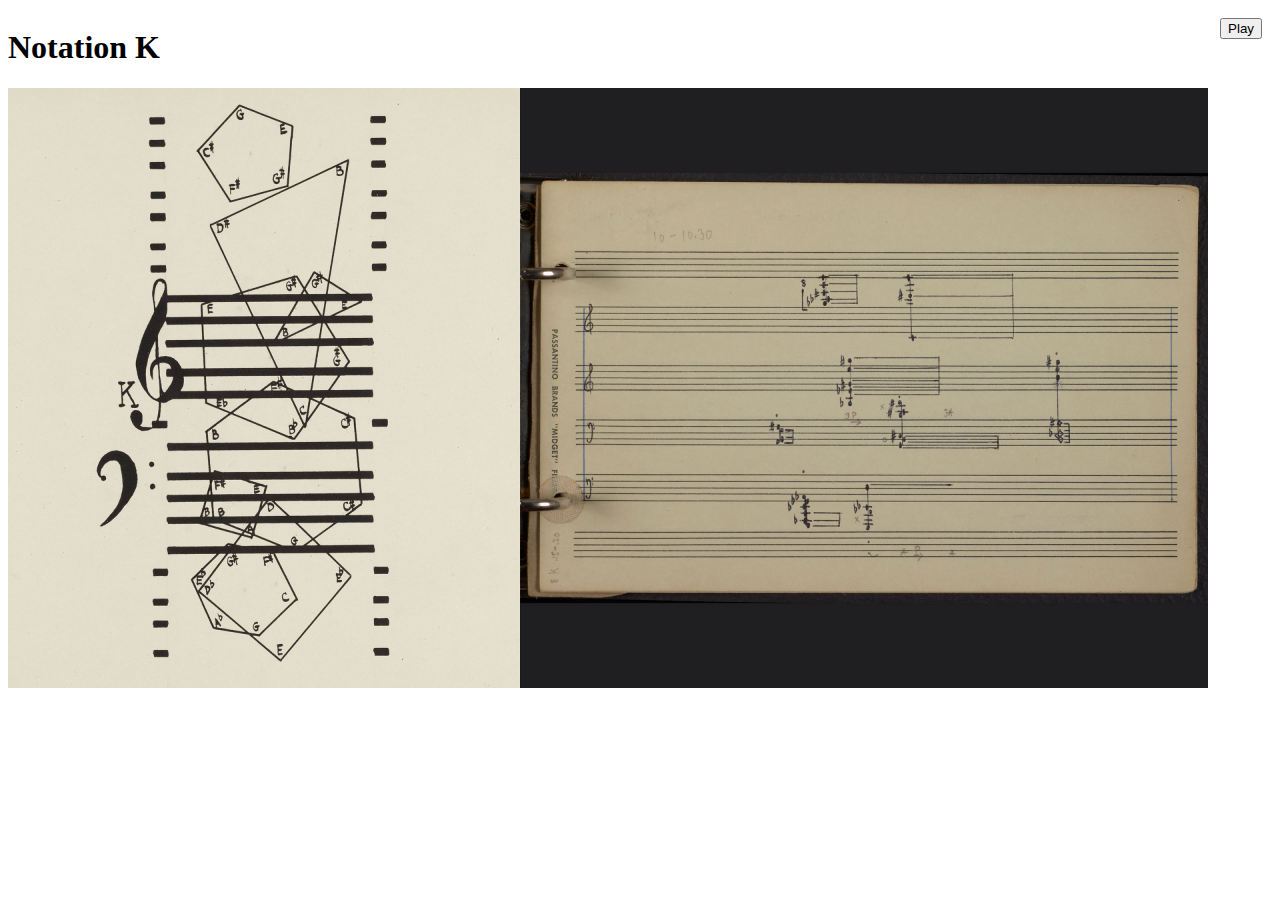
==== prototypes/notation-k-spotlight/index.html @ 6e6b0912 "Add prototype for Notation K with sound" ====
<html>
<head>
  <meta charset="UTF-8">
  <title>Notation K</title>
  <script language="javascript" type="text/javascript" src="assets/p5.js"></script>
  <script language="javascript" type="text/javascript" src="assets/p5.sound.js"></script>
  <script language="javascript" type="text/javascript" src="sketch-notation-k.js"></script>
  <link rel="stylesheet" href="../assets/base.css">
  <style>
    #p5js {
      width: 100%;
      margin: 0;
      background-image: url("assets/notation-k.jpg");
      background-repeat:no-repeat;
      background-size: 1200px;
    }
    h1, #playback {
      display: inline-block;
    }
    #playback {
      float: right;
      margin: .75em;
    }
  </style>
</head>
<body>
  <main>
    <h1>Notation K</h1>
    <button type="button" id="playback">Play</button>
    <div id="p5js">
    </div>
  </main>
</body>
</html>
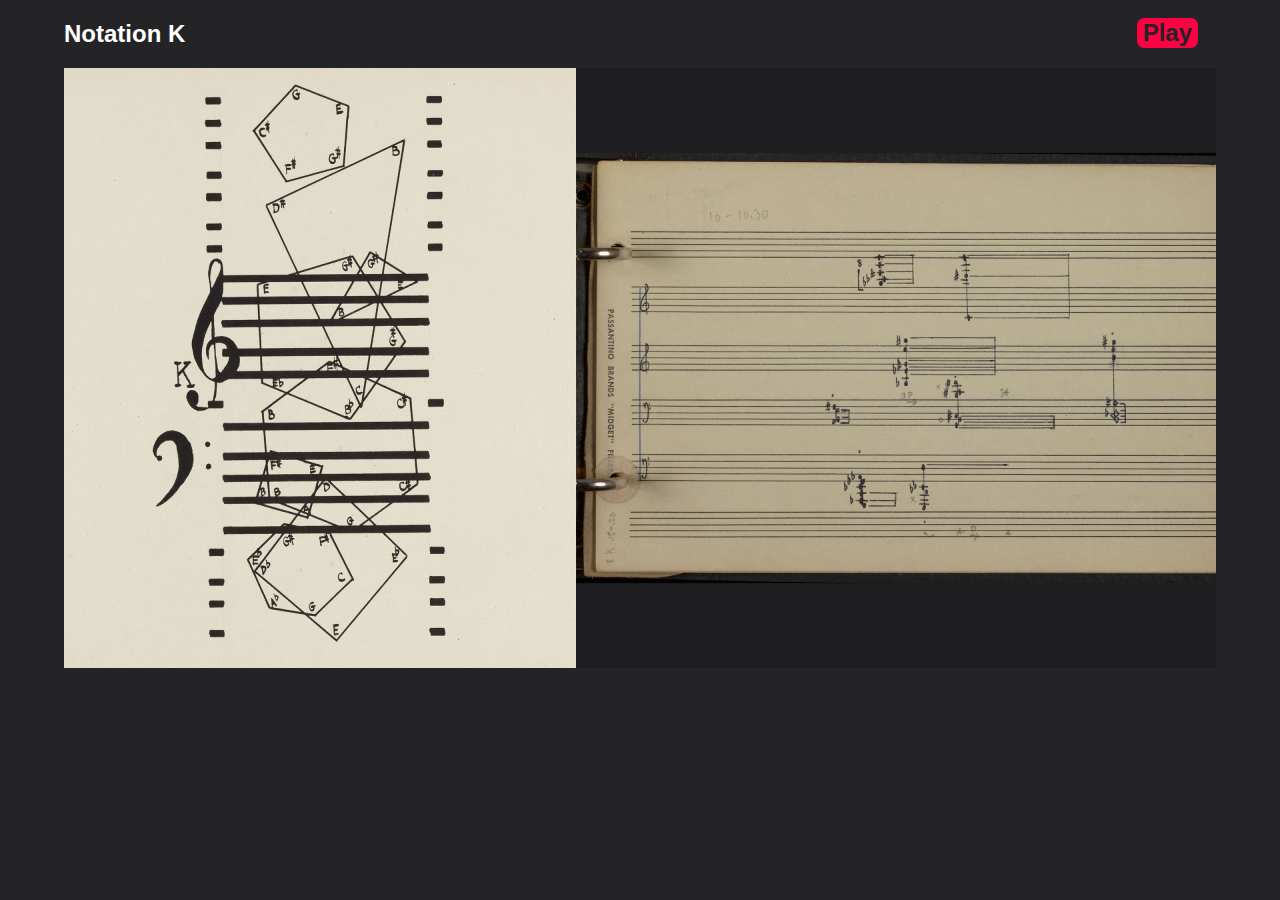
==== commit 7a683d58: "Point prototypes to global assets" ====
--- a/prototypes/notation-k-spotlight/index.html
+++ b/prototypes/notation-k-spotlight/index.html
@@ -5,7 +5,7 @@
   <script language="javascript" type="text/javascript" src="assets/p5.js"></script>
   <script language="javascript" type="text/javascript" src="assets/p5.sound.js"></script>
   <script language="javascript" type="text/javascript" src="sketch-notation-k.js"></script>
-  <link rel="stylesheet" href="../assets/base.css">
+  <link rel="stylesheet" href="../../assets/base.css">
   <style>
     #p5js {
       width: 100%;
--- a/assets/base.css
+++ b/assets/base.css
@@ -0,0 +1,52 @@
+html {
+  height: 100%;
+}
+body {
+  min-height: 100%;
+  display: flex;
+  flex-direction: column;
+  padding-left: 5vw;
+  padding-right: 5vw;
+  margin: 0;
+  background-color: #242325;
+  color: #fff;
+  font-family: sans-serif;
+  line-height: 1.5;
+}
+main {
+  flex: 1;
+}
+h1, button, ul {
+  font-size: 1.5rem;
+  font-weight: bold;
+}
+button {
+  display: inline-block;
+  border: 0;
+  border-radius: .3em;
+  background-color: #FF0043;
+  color: #242325;
+  margin-right: .5em;
+  margin-bottom: .5em;
+}
+button:focus,
+#selected {
+  outline: inherit;
+  color: #fff;
+}
+a {
+  color: #FF0043;
+  text-decoration: none;
+}
+a:hover {
+  color: #fff;
+}
+footer {
+  clear: both;
+  text-align: right;
+  padding-top: 8vw;
+}
+
+footer img {
+  width: 4.5rem;
+}
